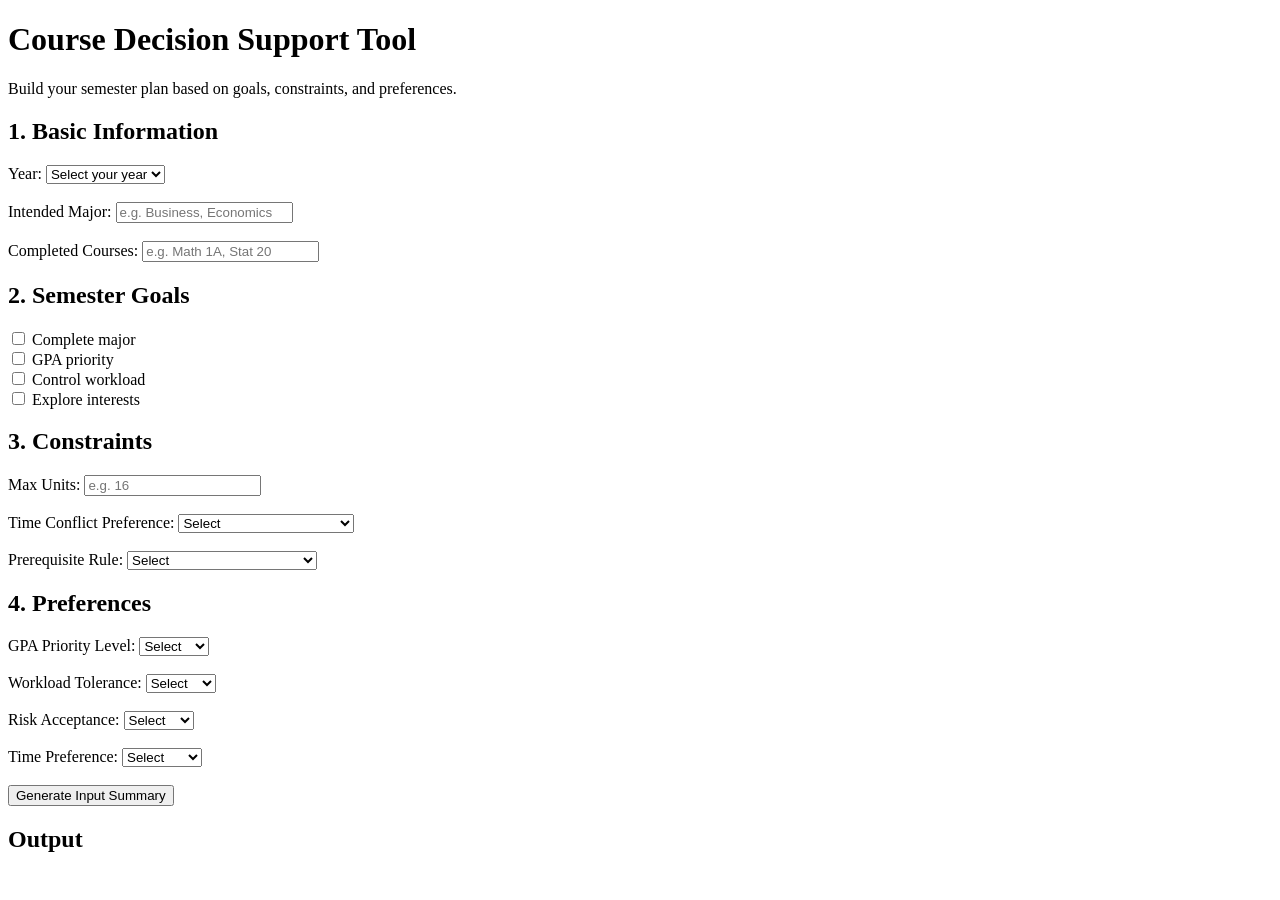
==== index.html @ 7090d1ba "Create index.html" ====
<!DOCTYPE html>
<html lang="en">
<head>
  <meta charset="UTF-8" />
  <meta name="viewport" content="width=device-width, initial-scale=1.0" />
  <title>Course Decision Support Tool</title>
  <link rel="stylesheet" href="style.css" />
</head>
<body>
  <h1>Course Decision Support Tool</h1>
  <p>Build your semester plan based on goals, constraints, and preferences.</p>

  <h2>1. Basic Information</h2>
  <label for="year">Year:</label>
  <select id="year">
    <option value="">Select your year</option>
    <option value="Freshman">Freshman</option>
    <option value="Sophomore">Sophomore</option>
    <option value="Junior">Junior</option>
    <option value="Senior">Senior</option>
  </select>

  <br><br>

  <label for="major">Intended Major:</label>
  <input type="text" id="major" placeholder="e.g. Business, Economics" />

  <br><br>

  <label for="completed">Completed Courses:</label>
  <input type="text" id="completed" placeholder="e.g. Math 1A, Stat 20" />

  <h2>2. Semester Goals</h2>
  <label><input type="checkbox" name="goal" value="Complete major" /> Complete major</label><br>
  <label><input type="checkbox" name="goal" value="GPA priority" /> GPA priority</label><br>
  <label><input type="checkbox" name="goal" value="Control workload" /> Control workload</label><br>
  <label><input type="checkbox" name="goal" value="Explore interests" /> Explore interests</label>

  <h2>3. Constraints</h2>
  <label for="max-units">Max Units:</label>
  <input type="number" id="max-units" placeholder="e.g. 16" />

  <br><br>

  <label for="time-conflict">Time Conflict Preference:</label>
  <select id="time-conflict">
    <option value="">Select</option>
    <option value="No conflicts allowed">No conflicts allowed</option>
    <option value="Minor conflicts acceptable">Minor conflicts acceptable</option>
  </select>

  <br><br>

  <label for="prereq">Prerequisite Rule:</label>
  <select id="prereq">
    <option value="">Select</option>
    <option value="Must satisfy all prerequisites">Must satisfy all prerequisites</option>
    <option value="Flexible">Flexible</option>
  </select>

  <h2>4. Preferences</h2>
  <label for="gpa-priority">GPA Priority Level:</label>
  <select id="gpa-priority">
    <option value="">Select</option>
    <option value="High">High</option>
    <option value="Medium">Medium</option>
    <option value="Low">Low</option>
  </select>

  <br><br>

  <label for="workload">Workload Tolerance:</label>
  <select id="workload">
    <option value="">Select</option>
    <option value="High">High</option>
    <option value="Medium">Medium</option>
    <option value="Low">Low</option>
  </select>

  <br><br>

  <label for="risk">Risk Acceptance:</label>
  <select id="risk">
    <option value="">Select</option>
    <option value="High">High</option>
    <option value="Medium">Medium</option>
    <option value="Low">Low</option>
  </select>

  <br><br>

  <label for="time-preference">Time Preference:</label>
  <select id="time-preference">
    <option value="">Select</option>
    <option value="Morning">Morning</option>
    <option value="Afternoon">Afternoon</option>
    <option value="Evening">Evening</option>
  </select>

  <br><br>

  <button type="button" onclick="submitPreferences()">Generate Input Summary</button>

  <h2>Output</h2>
  <div id="result"></div>

  <script src="script.js"></script>
</body>
</html>
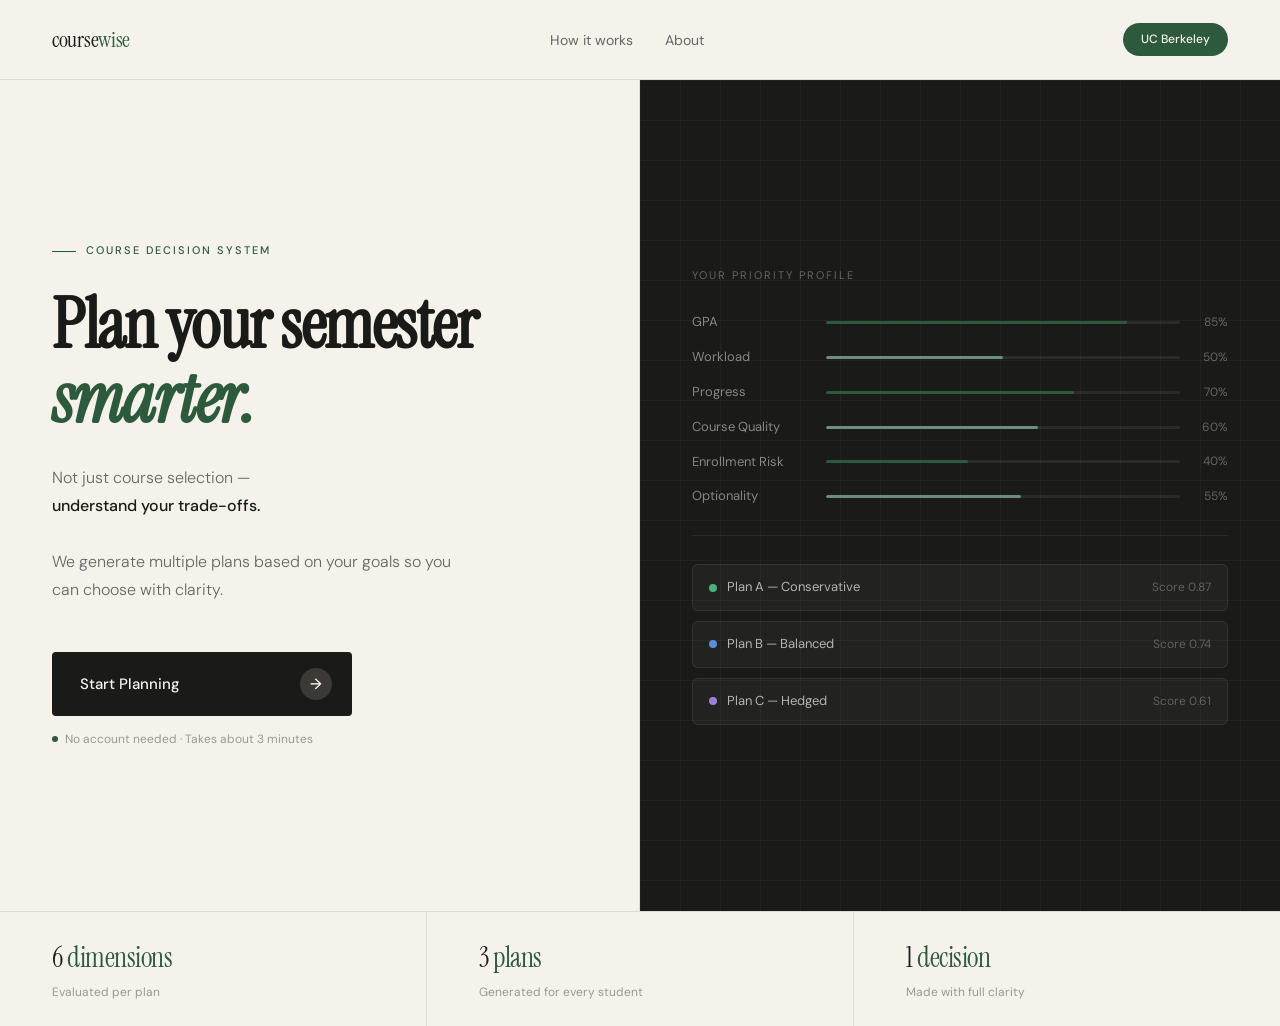
==== commit 90122bad: "Add files via upload" ====
--- a/index.html
+++ b/index.html
@@ -3,107 +3,126 @@
 <head>
   <meta charset="UTF-8" />
   <meta name="viewport" content="width=device-width, initial-scale=1.0" />
-  <title>Course Decision Support Tool</title>
+  <title>CourseWise — Plan Your Semester Smarter</title>
+  <link rel="preconnect" href="https://fonts.googleapis.com">
+  <link rel="preconnect" href="https://fonts.gstatic.com" crossorigin>
+  <link href="https://fonts.googleapis.com/css2?family=Instrument+Serif:ital@0;1&family=DM+Sans:opsz,wght@9..40,300;9..40,400;9..40,500&display=swap" rel="stylesheet">
   <link rel="stylesheet" href="style.css" />
 </head>
 <body>
-  <h1>Course Decision Support Tool</h1>
-  <p>Build your semester plan based on goals, constraints, and preferences.</p>
 
-  <h2>1. Basic Information</h2>
-  <label for="year">Year:</label>
-  <select id="year">
-    <option value="">Select your year</option>
-    <option value="Freshman">Freshman</option>
-    <option value="Sophomore">Sophomore</option>
-    <option value="Junior">Junior</option>
-    <option value="Senior">Senior</option>
-  </select>
+  <!-- NAV -->
+  <nav class="nav">
+    <div class="nav-logo">course<span>wise</span></div>
+    <ul class="nav-links">
+      <li><a href="#">How it works</a></li>
+      <li><a href="#">About</a></li>
+    </ul>
+    <div class="nav-badge">UC Berkeley</div>
+  </nav>
 
-  <br><br>
+  <!-- HERO SPLIT -->
+  <section class="hero">
 
-  <label for="major">Intended Major:</label>
-  <input type="text" id="major" placeholder="e.g. Business, Economics" />
+    <!-- LEFT: copy + CTA -->
+    <div class="hero-left">
+      <div class="hero-eyebrow">Course decision system</div>
+      <h1 class="hero-heading">
+        Plan your semester<br><em>smarter.</em>
+      </h1>
+      <p class="hero-subtext">
+        Not just course selection —<br>
+        <strong>understand your trade-offs.</strong><br><br>
+        We generate multiple plans based on your goals so you can choose with clarity.
+      </p>
+      <div class="hero-cta-group">
+        <a href="input.html" class="btn-main">
+          Start Planning
+          <span class="arrow">→</span>
+        </a>
+        <div class="hero-note">No account needed · Takes about 3 minutes</div>
+      </div>
+    </div>
 
-  <br><br>
+    <!-- RIGHT: system preview -->
+    <div class="hero-right">
+      <div class="panel-label">Your priority profile</div>
+      <div class="dimensions-list">
+        <div class="dim-row">
+          <span class="dim-name">GPA</span>
+          <div class="dim-bar-track"><div class="dim-bar-fill" style="width:85%; animation-delay:0.65s;"></div></div>
+          <span class="dim-value">85%</span>
+        </div>
+        <div class="dim-row">
+          <span class="dim-name">Workload</span>
+          <div class="dim-bar-track"><div class="dim-bar-fill" style="width:50%; animation-delay:0.72s; background:#6a8f7a;"></div></div>
+          <span class="dim-value">50%</span>
+        </div>
+        <div class="dim-row">
+          <span class="dim-name">Progress</span>
+          <div class="dim-bar-track"><div class="dim-bar-fill" style="width:70%; animation-delay:0.79s;"></div></div>
+          <span class="dim-value">70%</span>
+        </div>
+        <div class="dim-row">
+          <span class="dim-name">Course Quality</span>
+          <div class="dim-bar-track"><div class="dim-bar-fill" style="width:60%; animation-delay:0.86s; background:#6a8f7a;"></div></div>
+          <span class="dim-value">60%</span>
+        </div>
+        <div class="dim-row">
+          <span class="dim-name">Enrollment Risk</span>
+          <div class="dim-bar-track"><div class="dim-bar-fill" style="width:40%; animation-delay:0.93s;"></div></div>
+          <span class="dim-value">40%</span>
+        </div>
+        <div class="dim-row">
+          <span class="dim-name">Optionality</span>
+          <div class="dim-bar-track"><div class="dim-bar-fill" style="width:55%; animation-delay:1.0s; background:#6a8f7a;"></div></div>
+          <span class="dim-value">55%</span>
+        </div>
+      </div>
 
-  <label for="completed">Completed Courses:</label>
-  <input type="text" id="completed" placeholder="e.g. Math 1A, Stat 20" />
+      <hr class="panel-divider">
 
-  <h2>2. Semester Goals</h2>
-  <label><input type="checkbox" name="goal" value="Complete major" /> Complete major</label><br>
-  <label><input type="checkbox" name="goal" value="GPA priority" /> GPA priority</label><br>
-  <label><input type="checkbox" name="goal" value="Control workload" /> Control workload</label><br>
-  <label><input type="checkbox" name="goal" value="Explore interests" /> Explore interests</label>
+      <div class="plans-preview">
+        <div class="plan-chip">
+          <div class="plan-chip-left">
+            <div class="plan-dot" style="background:#4caf7d;"></div>
+            <span class="plan-chip-name">Plan A — Conservative</span>
+          </div>
+          <span class="plan-chip-score">Score 0.87</span>
+        </div>
+        <div class="plan-chip">
+          <div class="plan-chip-left">
+            <div class="plan-dot" style="background:#5b8dd9;"></div>
+            <span class="plan-chip-name">Plan B — Balanced</span>
+          </div>
+          <span class="plan-chip-score">Score 0.74</span>
+        </div>
+        <div class="plan-chip">
+          <div class="plan-chip-left">
+            <div class="plan-dot" style="background:#9b7fd4;"></div>
+            <span class="plan-chip-name">Plan C — Hedged</span>
+          </div>
+          <span class="plan-chip-score">Score 0.61</span>
+        </div>
+      </div>
+    </div>
+  </section>
 
-  <h2>3. Constraints</h2>
-  <label for="max-units">Max Units:</label>
-  <input type="number" id="max-units" placeholder="e.g. 16" />
+  <!-- BOTTOM STATS -->
+  <div class="bottom-bar">
+    <div class="bottom-stat">
+      <div class="stat-n">6<span> dimensions</span></div>
+      <div class="stat-d">Evaluated per plan</div>
+    </div>
+    <div class="bottom-stat">
+      <div class="stat-n">3<span> plans</span></div>
+      <div class="stat-d">Generated for every student</div>
+    </div>
+    <div class="bottom-stat">
+      <div class="stat-n">1<span> decision</span></div>
+      <div class="stat-d">Made with full clarity</div>
+    </div>
+  </div>
 
-  <br><br>
-
-  <label for="time-conflict">Time Conflict Preference:</label>
-  <select id="time-conflict">
-    <option value="">Select</option>
-    <option value="No conflicts allowed">No conflicts allowed</option>
-    <option value="Minor conflicts acceptable">Minor conflicts acceptable</option>
-  </select>
-
-  <br><br>
-
-  <label for="prereq">Prerequisite Rule:</label>
-  <select id="prereq">
-    <option value="">Select</option>
-    <option value="Must satisfy all prerequisites">Must satisfy all prerequisites</option>
-    <option value="Flexible">Flexible</option>
-  </select>
-
-  <h2>4. Preferences</h2>
-  <label for="gpa-priority">GPA Priority Level:</label>
-  <select id="gpa-priority">
-    <option value="">Select</option>
-    <option value="High">High</option>
-    <option value="Medium">Medium</option>
-    <option value="Low">Low</option>
-  </select>
-
-  <br><br>
-
-  <label for="workload">Workload Tolerance:</label>
-  <select id="workload">
-    <option value="">Select</option>
-    <option value="High">High</option>
-    <option value="Medium">Medium</option>
-    <option value="Low">Low</option>
-  </select>
-
-  <br><br>
-
-  <label for="risk">Risk Acceptance:</label>
-  <select id="risk">
-    <option value="">Select</option>
-    <option value="High">High</option>
-    <option value="Medium">Medium</option>
-    <option value="Low">Low</option>
-  </select>
-
-  <br><br>
-
-  <label for="time-preference">Time Preference:</label>
-  <select id="time-preference">
-    <option value="">Select</option>
-    <option value="Morning">Morning</option>
-    <option value="Afternoon">Afternoon</option>
-    <option value="Evening">Evening</option>
-  </select>
-
-  <br><br>
-
-  <button type="button" onclick="submitPreferences()">Generate Input Summary</button>
-
-  <h2>Output</h2>
-  <div id="result"></div>
-
-  <script src="script.js"></script>
 </body>
 </html>
--- a/style.css
+++ b/style.css
@@ -0,0 +1,748 @@
+/* =============================================
+   CourseWise — style.css
+   Shared styles for index.html + input.html
+   ============================================= */
+
+/* ---------- Reset & Base ---------- */
+*, *::before, *::after { margin: 0; padding: 0; box-sizing: border-box; }
+
+:root {
+  --bg:        #f5f2eb;
+  --dark:      #1a1a18;
+  --green:     #2d5a3d;
+  --green-mid: #6a8f7a;
+  --muted:     #666;
+  --light-muted: #999;
+  --border:    rgba(26,26,24,0.1);
+  --font-serif: 'Instrument Serif', Georgia, serif;
+  --font-sans:  'DM Sans', system-ui, sans-serif;
+}
+
+html { scroll-behavior: smooth; }
+
+body {
+  background: var(--bg);
+  color: var(--dark);
+  font-family: var(--font-sans);
+  font-size: 15px;
+  line-height: 1.6;
+  -webkit-font-smoothing: antialiased;
+}
+
+/* ---------- Nav ---------- */
+.nav {
+  display: flex;
+  align-items: center;
+  justify-content: space-between;
+  padding: 22px 52px;
+  border-bottom: 1px solid var(--border);
+}
+
+.nav-logo {
+  font-family: var(--font-serif);
+  font-size: 22px;
+  color: var(--dark);
+  letter-spacing: -0.3px;
+  text-decoration: none;
+}
+.nav-logo span { color: var(--green); }
+
+.nav-links {
+  display: flex;
+  gap: 32px;
+  list-style: none;
+}
+.nav-links a {
+  font-size: 14px;
+  color: var(--muted);
+  text-decoration: none;
+  transition: color 0.2s;
+}
+.nav-links a:hover { color: var(--dark); }
+
+.nav-badge {
+  background: var(--green);
+  color: var(--bg);
+  font-size: 12px;
+  font-weight: 500;
+  padding: 7px 18px;
+  border-radius: 100px;
+}
+
+/* ---------- Landing Hero ---------- */
+.hero {
+  display: grid;
+  grid-template-columns: 1fr 1fr;
+  min-height: calc(100vh - 69px);
+}
+
+.hero-left {
+  padding: 80px 52px;
+  display: flex;
+  flex-direction: column;
+  justify-content: center;
+  border-right: 1px solid var(--border);
+}
+
+.hero-eyebrow {
+  display: inline-flex;
+  align-items: center;
+  gap: 10px;
+  font-size: 11px;
+  text-transform: uppercase;
+  letter-spacing: 2px;
+  color: var(--green);
+  font-weight: 500;
+  margin-bottom: 28px;
+  opacity: 0;
+  animation: rise 0.7s 0.1s ease forwards;
+}
+.hero-eyebrow::before {
+  content: '';
+  display: block;
+  width: 24px;
+  height: 1px;
+  background: var(--green);
+}
+
+.hero-heading {
+  font-family: var(--font-serif);
+  font-size: clamp(44px, 5.5vw, 72px);
+  line-height: 1.05;
+  letter-spacing: -1.5px;
+  margin-bottom: 28px;
+  opacity: 0;
+  animation: rise 0.7s 0.2s ease forwards;
+}
+.hero-heading em {
+  font-style: italic;
+  color: var(--green);
+}
+
+.hero-subtext {
+  font-size: 16px;
+  color: var(--muted);
+  line-height: 1.75;
+  font-weight: 300;
+  max-width: 400px;
+  margin-bottom: 48px;
+  opacity: 0;
+  animation: rise 0.7s 0.3s ease forwards;
+}
+.hero-subtext strong { color: var(--dark); font-weight: 500; }
+
+.hero-cta-group {
+  display: flex;
+  flex-direction: column;
+  gap: 14px;
+  max-width: 300px;
+  opacity: 0;
+  animation: rise 0.7s 0.4s ease forwards;
+}
+
+.btn-main {
+  display: flex;
+  align-items: center;
+  justify-content: space-between;
+  gap: 12px;
+  background: var(--dark);
+  color: var(--bg);
+  border: none;
+  padding: 16px 20px 16px 28px;
+  border-radius: 4px;
+  font-family: var(--font-sans);
+  font-size: 15px;
+  font-weight: 500;
+  cursor: pointer;
+  text-decoration: none;
+  transition: background 0.2s, transform 0.15s;
+}
+.btn-main:hover { background: var(--green); transform: translateY(-2px); }
+.btn-main .arrow {
+  width: 32px; height: 32px;
+  border-radius: 50%;
+  background: rgba(245,242,235,0.15);
+  display: flex; align-items: center; justify-content: center;
+  font-size: 15px;
+  flex-shrink: 0;
+}
+
+.hero-note {
+  font-size: 12px;
+  color: var(--light-muted);
+  display: flex;
+  align-items: center;
+  gap: 7px;
+}
+.hero-note::before {
+  content: '';
+  width: 6px; height: 6px;
+  border-radius: 50%;
+  background: var(--green);
+  flex-shrink: 0;
+}
+
+/* ---------- Hero Right Panel ---------- */
+.hero-right {
+  background: var(--dark);
+  display: flex;
+  flex-direction: column;
+  justify-content: center;
+  padding: 80px 52px;
+  position: relative;
+  overflow: hidden;
+}
+.hero-right::before {
+  content: '';
+  position: absolute; inset: 0;
+  background-image:
+    linear-gradient(rgba(245,242,235,0.04) 1px, transparent 1px),
+    linear-gradient(90deg, rgba(245,242,235,0.04) 1px, transparent 1px);
+  background-size: 40px 40px;
+  pointer-events: none;
+}
+
+.panel-label {
+  font-size: 11px;
+  text-transform: uppercase;
+  letter-spacing: 2px;
+  color: rgba(245,242,235,0.35);
+  margin-bottom: 28px;
+  position: relative;
+  opacity: 0;
+  animation: rise 0.7s 0.5s ease forwards;
+}
+
+.dimensions-list {
+  display: flex;
+  flex-direction: column;
+  gap: 14px;
+  position: relative;
+  opacity: 0;
+  animation: rise 0.7s 0.6s ease forwards;
+}
+
+.dim-row {
+  display: flex;
+  align-items: center;
+  gap: 14px;
+}
+.dim-name {
+  font-size: 13px;
+  color: rgba(245,242,235,0.5);
+  min-width: 120px;
+}
+.dim-bar-track {
+  flex: 1;
+  height: 3px;
+  background: rgba(245,242,235,0.08);
+  border-radius: 2px;
+  overflow: hidden;
+}
+.dim-bar-fill {
+  height: 100%;
+  background: var(--green);
+  border-radius: 2px;
+  transform: scaleX(0);
+  transform-origin: left;
+  animation: barIn 0.8s ease forwards;
+}
+.dim-value {
+  font-size: 12px;
+  color: rgba(245,242,235,0.35);
+  min-width: 34px;
+  text-align: right;
+}
+
+.panel-divider {
+  border: none;
+  border-top: 1px solid rgba(245,242,235,0.08);
+  margin: 28px 0;
+  position: relative;
+}
+
+.plans-preview {
+  display: flex;
+  flex-direction: column;
+  gap: 10px;
+  position: relative;
+  opacity: 0;
+  animation: rise 0.7s 0.8s ease forwards;
+}
+.plan-chip {
+  display: flex;
+  align-items: center;
+  justify-content: space-between;
+  background: rgba(245,242,235,0.04);
+  border: 1px solid rgba(245,242,235,0.08);
+  border-radius: 6px;
+  padding: 12px 16px;
+}
+.plan-chip-left {
+  display: flex;
+  align-items: center;
+  gap: 10px;
+}
+.plan-dot {
+  width: 8px; height: 8px;
+  border-radius: 50%;
+  flex-shrink: 0;
+}
+.plan-chip-name { font-size: 13px; color: rgba(245,242,235,0.7); }
+.plan-chip-score { font-size: 12px; color: rgba(245,242,235,0.3); }
+
+/* ---------- Bottom Bar ---------- */
+.bottom-bar {
+  display: flex;
+  border-top: 1px solid var(--border);
+  opacity: 0;
+  animation: rise 0.5s 0.9s ease forwards;
+}
+.bottom-stat {
+  flex: 1;
+  padding: 24px 52px;
+  border-right: 1px solid var(--border);
+}
+.bottom-stat:last-child { border-right: none; }
+.stat-n {
+  font-family: var(--font-serif);
+  font-size: 28px;
+  letter-spacing: -0.5px;
+}
+.stat-n span { color: var(--green); }
+.stat-d { font-size: 12px; color: var(--light-muted); margin-top: 2px; }
+
+/* ---------- Input Page ---------- */
+.input-page { background: var(--bg); }
+
+.progress-bar {
+  display: flex;
+  align-items: center;
+  justify-content: center;
+  padding: 28px 52px;
+  gap: 0;
+  border-bottom: 1px solid var(--border);
+}
+.progress-step {
+  display: flex;
+  align-items: center;
+  gap: 8px;
+  font-size: 13px;
+  color: var(--light-muted);
+  transition: color 0.3s;
+}
+.progress-step.active { color: var(--dark); font-weight: 500; }
+.progress-step.done { color: var(--green); }
+.step-dot {
+  width: 8px; height: 8px;
+  border-radius: 50%;
+  background: var(--border);
+  transition: background 0.3s;
+  border: 1.5px solid var(--light-muted);
+}
+.progress-step.active .step-dot { background: var(--dark); border-color: var(--dark); }
+.progress-step.done .step-dot   { background: var(--green); border-color: var(--green); }
+.progress-line {
+  width: 60px;
+  height: 1px;
+  background: var(--border);
+  margin: 0 16px;
+}
+
+.form-main {
+  max-width: 760px;
+  margin: 0 auto;
+  padding: 60px 24px 100px;
+}
+
+.form-section { display: none; }
+.form-section.active { display: block; animation: rise 0.4s ease forwards; }
+
+.form-section-header {
+  display: flex;
+  align-items: flex-start;
+  gap: 20px;
+  margin-bottom: 48px;
+}
+.section-number {
+  font-family: var(--font-serif);
+  font-size: 48px;
+  line-height: 1;
+  color: rgba(26,26,24,0.1);
+  letter-spacing: -1px;
+  flex-shrink: 0;
+  margin-top: -4px;
+}
+.section-title {
+  font-family: var(--font-serif);
+  font-size: 32px;
+  letter-spacing: -0.5px;
+  line-height: 1.1;
+  margin-bottom: 6px;
+}
+.section-sub { font-size: 14px; color: var(--muted); font-weight: 300; }
+
+/* Fields */
+.field-group { margin-bottom: 36px; }
+
+.field-label {
+  display: block;
+  font-size: 14px;
+  font-weight: 500;
+  color: var(--dark);
+  margin-bottom: 12px;
+  letter-spacing: -0.1px;
+}
+.label-optional { font-weight: 400; color: var(--light-muted); }
+
+.text-input {
+  width: 100%;
+  background: #fff;
+  border: 1px solid var(--border);
+  border-radius: 6px;
+  padding: 13px 16px;
+  font-family: var(--font-sans);
+  font-size: 15px;
+  color: var(--dark);
+  outline: none;
+  transition: border-color 0.2s, box-shadow 0.2s;
+}
+.text-input::placeholder { color: #bbb; }
+.text-input:focus {
+  border-color: var(--green);
+  box-shadow: 0 0 0 3px rgba(45,90,61,0.08);
+}
+.field-hint { font-size: 12px; color: var(--light-muted); margin-top: 6px; }
+
+/* Radio cards */
+.radio-group {
+  display: flex;
+  flex-wrap: wrap;
+  gap: 10px;
+}
+.radio-card {
+  display: flex;
+  align-items: center;
+  gap: 8px;
+  background: #fff;
+  border: 1px solid var(--border);
+  border-radius: 6px;
+  padding: 11px 18px;
+  cursor: pointer;
+  font-size: 14px;
+  color: var(--muted);
+  transition: all 0.2s;
+}
+.radio-card input[type="radio"] { accent-color: var(--green); }
+.radio-card:has(input:checked) {
+  border-color: var(--green);
+  background: rgba(45,90,61,0.05);
+  color: var(--green);
+  font-weight: 500;
+}
+
+/* Checkbox cards */
+.checkbox-group {
+  display: grid;
+  grid-template-columns: 1fr 1fr;
+  gap: 10px;
+}
+.checkbox-card {
+  display: flex;
+  align-items: center;
+  gap: 12px;
+  background: #fff;
+  border: 1px solid var(--border);
+  border-radius: 8px;
+  padding: 16px;
+  cursor: pointer;
+  transition: all 0.2s;
+}
+.checkbox-card input[type="checkbox"] { display: none; }
+.checkbox-card:has(input:checked) {
+  border-color: var(--green);
+  background: rgba(45,90,61,0.05);
+}
+.checkbox-content {
+  display: flex;
+  align-items: center;
+  gap: 10px;
+  font-size: 14px;
+  color: var(--muted);
+}
+.checkbox-card:has(input:checked) .checkbox-content { color: var(--green); font-weight: 500; }
+.checkbox-icon { font-size: 18px; }
+
+/* Slider */
+.slider-row {
+  display: flex;
+  align-items: center;
+  gap: 16px;
+}
+.range-input {
+  flex: 1;
+  accent-color: var(--green);
+  height: 4px;
+  cursor: pointer;
+}
+.slider-value-pill {
+  background: var(--dark);
+  color: var(--bg);
+  font-size: 13px;
+  font-weight: 500;
+  padding: 6px 14px;
+  border-radius: 100px;
+  white-space: nowrap;
+  min-width: 80px;
+  text-align: center;
+}
+.slider-labels {
+  display: flex;
+  justify-content: space-between;
+  font-size: 12px;
+  color: var(--light-muted);
+  margin-top: 6px;
+}
+
+/* Preference cards */
+.pref-grid {
+  display: grid;
+  grid-template-columns: 1fr 1fr;
+  gap: 14px;
+  margin-bottom: 40px;
+}
+.pref-card {
+  background: #fff;
+  border: 1px solid var(--border);
+  border-radius: 10px;
+  padding: 20px;
+}
+.pref-card-header {
+  display: flex;
+  align-items: flex-start;
+  gap: 12px;
+  margin-bottom: 16px;
+}
+.pref-icon { font-size: 20px; flex-shrink: 0; margin-top: 1px; }
+.pref-title { font-size: 15px; font-weight: 500; margin-bottom: 3px; }
+.pref-desc { font-size: 12px; color: var(--muted); line-height: 1.5; }
+
+.pref-options {
+  display: flex;
+  gap: 6px;
+}
+.pref-option {
+  flex: 1;
+  display: flex;
+  align-items: center;
+  justify-content: center;
+}
+.pref-option input[type="radio"] { display: none; }
+.pref-option span {
+  display: block;
+  width: 100%;
+  text-align: center;
+  font-size: 12px;
+  padding: 7px 4px;
+  border-radius: 5px;
+  border: 1px solid var(--border);
+  color: var(--muted);
+  cursor: pointer;
+  transition: all 0.2s;
+}
+.pref-option:has(input:checked) span {
+  background: var(--dark);
+  color: var(--bg);
+  border-color: var(--dark);
+  font-weight: 500;
+}
+
+/* Step nav */
+.step-nav {
+  display: flex;
+  justify-content: space-between;
+  align-items: center;
+  margin-top: 48px;
+  padding-top: 28px;
+  border-top: 1px solid var(--border);
+}
+
+.btn-next {
+  display: flex;
+  align-items: center;
+  gap: 8px;
+  background: var(--dark);
+  color: var(--bg);
+  border: none;
+  padding: 13px 26px;
+  border-radius: 4px;
+  font-family: var(--font-sans);
+  font-size: 14px;
+  font-weight: 500;
+  cursor: pointer;
+  transition: background 0.2s, transform 0.15s;
+}
+.btn-next:hover { background: var(--green); transform: translateY(-1px); }
+
+.btn-back {
+  background: transparent;
+  border: 1px solid var(--border);
+  color: var(--muted);
+  padding: 13px 22px;
+  border-radius: 4px;
+  font-family: var(--font-sans);
+  font-size: 14px;
+  cursor: pointer;
+  transition: color 0.2s, border-color 0.2s;
+}
+.btn-back:hover { color: var(--dark); border-color: rgba(26,26,24,0.3); }
+
+.generate-btn {
+  padding: 15px 28px 15px 32px;
+  font-size: 15px;
+}
+
+/* ---------- Results ---------- */
+.results-section { animation: rise 0.5s ease forwards; }
+
+.results-header {
+  margin-bottom: 40px;
+  padding-bottom: 28px;
+  border-bottom: 1px solid var(--border);
+}
+.results-title {
+  font-family: var(--font-serif);
+  font-size: 30px;
+  letter-spacing: -0.5px;
+  line-height: 1.2;
+  margin-bottom: 8px;
+}
+.results-title em { font-style: italic; color: var(--green); }
+.results-sub { font-size: 14px; color: var(--muted); font-weight: 300; }
+
+.plans-grid {
+  display: flex;
+  flex-direction: column;
+  gap: 16px;
+  margin-bottom: 40px;
+}
+
+.plan-card {
+  background: #fff;
+  border: 1px solid var(--border);
+  border-radius: 10px;
+  padding: 24px;
+  transition: box-shadow 0.2s;
+  animation: rise 0.4s ease both;
+}
+.plan-card.recommended {
+  border-color: var(--green);
+  box-shadow: 0 0 0 3px rgba(45,90,61,0.07);
+}
+
+.rec-badge {
+  display: inline-block;
+  font-size: 11px;
+  font-weight: 500;
+  color: var(--green);
+  background: rgba(45,90,61,0.08);
+  border-radius: 100px;
+  padding: 4px 12px;
+  margin-bottom: 14px;
+  letter-spacing: 0.2px;
+}
+
+.plan-card-header {
+  display: flex;
+  align-items: center;
+  gap: 14px;
+  padding-left: 14px;
+  margin-bottom: 16px;
+}
+.plan-dot-lg {
+  width: 10px; height: 10px;
+  border-radius: 50%;
+  flex-shrink: 0;
+}
+.plan-card-title { font-size: 16px; font-weight: 500; }
+.plan-card-desc  { font-size: 12px; color: var(--muted); margin-top: 2px; }
+.plan-total-score {
+  margin-left: auto;
+  font-family: var(--font-serif);
+  font-size: 26px;
+  color: var(--dark);
+  letter-spacing: -0.5px;
+}
+
+.plan-courses {
+  display: flex;
+  flex-wrap: wrap;
+  gap: 8px;
+  margin-bottom: 20px;
+}
+.course-tag {
+  background: var(--bg);
+  border: 1px solid var(--border);
+  border-radius: 4px;
+  padding: 5px 12px;
+  font-size: 13px;
+  color: var(--dark);
+  font-weight: 500;
+}
+
+.plan-scores { display: flex; flex-direction: column; gap: 8px; }
+.score-row { display: flex; align-items: center; gap: 12px; }
+.score-label {
+  font-size: 12px;
+  color: var(--muted);
+  min-width: 64px;
+}
+.score-bar-track {
+  flex: 1;
+  height: 4px;
+  background: #eee;
+  border-radius: 2px;
+  overflow: hidden;
+}
+.score-bar-fill {
+  height: 100%;
+  border-radius: 2px;
+  transition: width 0.8s ease;
+}
+.score-val {
+  font-size: 12px;
+  color: var(--muted);
+  min-width: 30px;
+  text-align: right;
+}
+
+.results-footer { padding-top: 24px; border-top: 1px solid var(--border); }
+
+/* ---------- Animations ---------- */
+@keyframes rise {
+  from { opacity: 0; transform: translateY(14px); }
+  to   { opacity: 1; transform: translateY(0); }
+}
+@keyframes barIn {
+  from { transform: scaleX(0); }
+  to   { transform: scaleX(1); }
+}
+
+/* ---------- Responsive ---------- */
+@media (max-width: 768px) {
+  .nav { padding: 18px 24px; }
+  .nav-links { display: none; }
+
+  .hero { grid-template-columns: 1fr; }
+  .hero-right { display: none; }
+  .hero-left { padding: 48px 24px; }
+
+  .bottom-bar { flex-direction: column; }
+  .bottom-stat { border-right: none; border-bottom: 1px solid var(--border); padding: 18px 24px; }
+  .bottom-stat:last-child { border-bottom: none; }
+
+  .form-main { padding: 40px 20px 80px; }
+  .pref-grid  { grid-template-columns: 1fr; }
+  .checkbox-group { grid-template-columns: 1fr; }
+  .progress-bar { padding: 20px 24px; }
+}
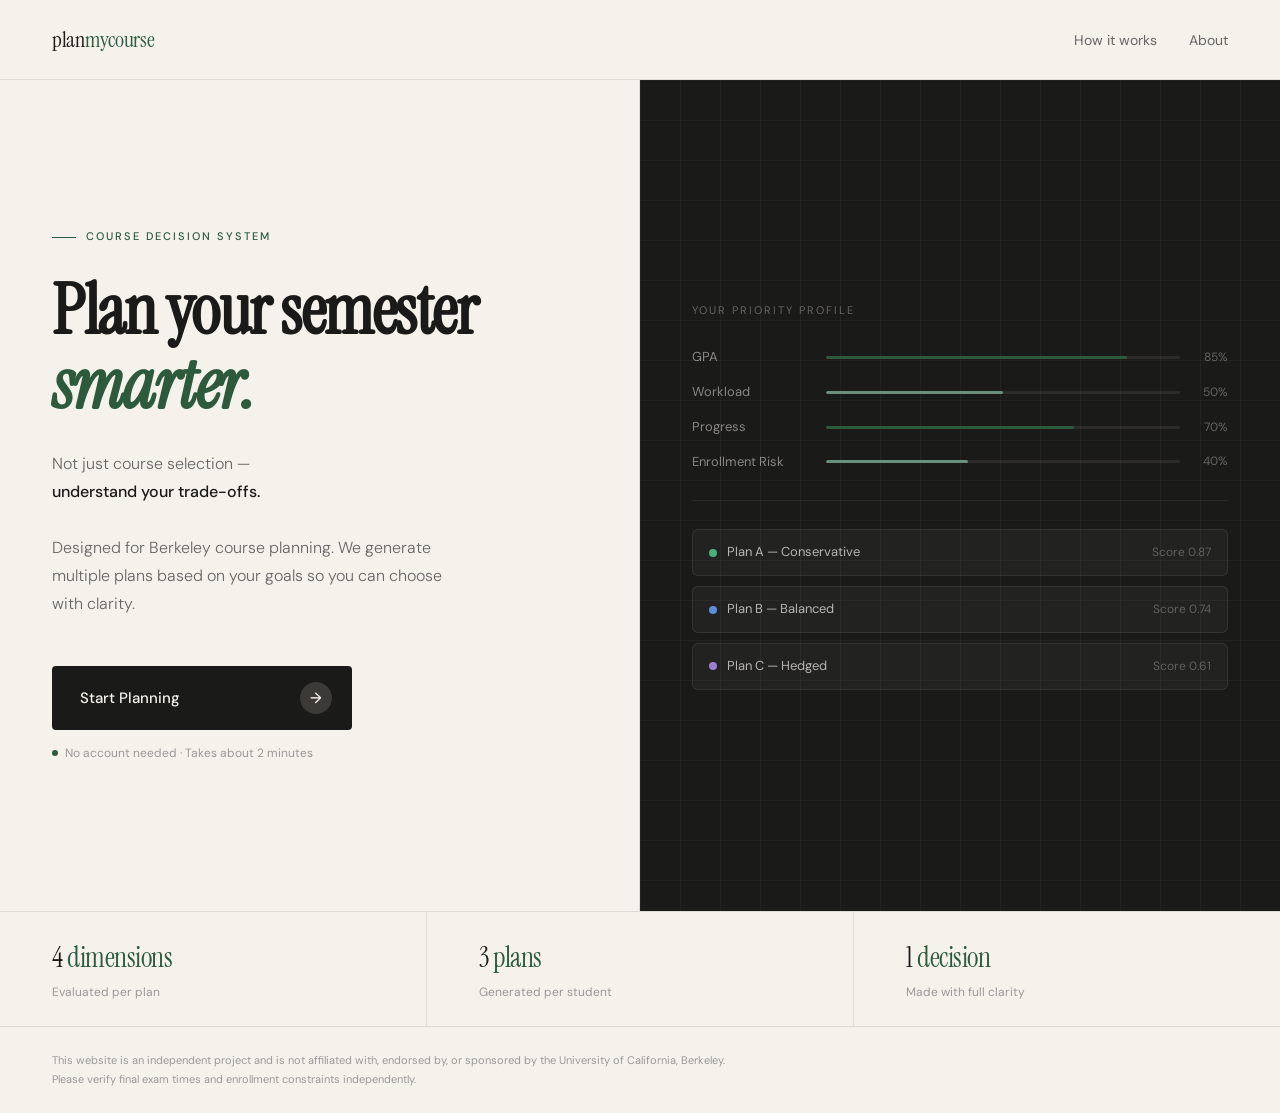
==== commit f5e7d64e: "Add files via upload" ====
--- a/index.html
+++ b/index.html
@@ -3,126 +3,62 @@
 <head>
   <meta charset="UTF-8" />
   <meta name="viewport" content="width=device-width, initial-scale=1.0" />
-  <title>CourseWise — Plan Your Semester Smarter</title>
+  <title>Plan My Course — Smarter Semester Planning</title>
   <link rel="preconnect" href="https://fonts.googleapis.com">
   <link rel="preconnect" href="https://fonts.gstatic.com" crossorigin>
   <link href="https://fonts.googleapis.com/css2?family=Instrument+Serif:ital@0;1&family=DM+Sans:opsz,wght@9..40,300;9..40,400;9..40,500&display=swap" rel="stylesheet">
   <link rel="stylesheet" href="style.css" />
 </head>
 <body>
-
-  <!-- NAV -->
   <nav class="nav">
-    <div class="nav-logo">course<span>wise</span></div>
+    <div class="nav-logo">plan<span>mycourse</span></div>
     <ul class="nav-links">
       <li><a href="#">How it works</a></li>
       <li><a href="#">About</a></li>
     </ul>
-    <div class="nav-badge">UC Berkeley</div>
   </nav>
 
-  <!-- HERO SPLIT -->
   <section class="hero">
-
-    <!-- LEFT: copy + CTA -->
     <div class="hero-left">
       <div class="hero-eyebrow">Course decision system</div>
-      <h1 class="hero-heading">
-        Plan your semester<br><em>smarter.</em>
-      </h1>
+      <h1 class="hero-heading">Plan your semester<br><em>smarter.</em></h1>
       <p class="hero-subtext">
         Not just course selection —<br>
         <strong>understand your trade-offs.</strong><br><br>
-        We generate multiple plans based on your goals so you can choose with clarity.
+        Designed for Berkeley course planning. We generate multiple plans based on your goals so you can choose with clarity.
       </p>
       <div class="hero-cta-group">
         <a href="input.html" class="btn-main">
-          Start Planning
-          <span class="arrow">→</span>
+          Start Planning <span class="arrow">→</span>
         </a>
-        <div class="hero-note">No account needed · Takes about 3 minutes</div>
+        <div class="hero-note">No account needed · Takes about 2 minutes</div>
       </div>
     </div>
-
-    <!-- RIGHT: system preview -->
     <div class="hero-right">
       <div class="panel-label">Your priority profile</div>
       <div class="dimensions-list">
-        <div class="dim-row">
-          <span class="dim-name">GPA</span>
-          <div class="dim-bar-track"><div class="dim-bar-fill" style="width:85%; animation-delay:0.65s;"></div></div>
-          <span class="dim-value">85%</span>
-        </div>
-        <div class="dim-row">
-          <span class="dim-name">Workload</span>
-          <div class="dim-bar-track"><div class="dim-bar-fill" style="width:50%; animation-delay:0.72s; background:#6a8f7a;"></div></div>
-          <span class="dim-value">50%</span>
-        </div>
-        <div class="dim-row">
-          <span class="dim-name">Progress</span>
-          <div class="dim-bar-track"><div class="dim-bar-fill" style="width:70%; animation-delay:0.79s;"></div></div>
-          <span class="dim-value">70%</span>
-        </div>
-        <div class="dim-row">
-          <span class="dim-name">Course Quality</span>
-          <div class="dim-bar-track"><div class="dim-bar-fill" style="width:60%; animation-delay:0.86s; background:#6a8f7a;"></div></div>
-          <span class="dim-value">60%</span>
-        </div>
-        <div class="dim-row">
-          <span class="dim-name">Enrollment Risk</span>
-          <div class="dim-bar-track"><div class="dim-bar-fill" style="width:40%; animation-delay:0.93s;"></div></div>
-          <span class="dim-value">40%</span>
-        </div>
-        <div class="dim-row">
-          <span class="dim-name">Optionality</span>
-          <div class="dim-bar-track"><div class="dim-bar-fill" style="width:55%; animation-delay:1.0s; background:#6a8f7a;"></div></div>
-          <span class="dim-value">55%</span>
-        </div>
+        <div class="dim-row"><span class="dim-name">GPA</span><div class="dim-bar-track"><div class="dim-bar-fill" style="width:85%;animation-delay:.65s"></div></div><span class="dim-value">85%</span></div>
+        <div class="dim-row"><span class="dim-name">Workload</span><div class="dim-bar-track"><div class="dim-bar-fill" style="width:50%;animation-delay:.72s;background:#6a8f7a"></div></div><span class="dim-value">50%</span></div>
+        <div class="dim-row"><span class="dim-name">Progress</span><div class="dim-bar-track"><div class="dim-bar-fill" style="width:70%;animation-delay:.79s"></div></div><span class="dim-value">70%</span></div>
+        <div class="dim-row"><span class="dim-name">Enrollment Risk</span><div class="dim-bar-track"><div class="dim-bar-fill" style="width:40%;animation-delay:.86s;background:#6a8f7a"></div></div><span class="dim-value">40%</span></div>
       </div>
-
       <hr class="panel-divider">
-
       <div class="plans-preview">
-        <div class="plan-chip">
-          <div class="plan-chip-left">
-            <div class="plan-dot" style="background:#4caf7d;"></div>
-            <span class="plan-chip-name">Plan A — Conservative</span>
-          </div>
-          <span class="plan-chip-score">Score 0.87</span>
-        </div>
-        <div class="plan-chip">
-          <div class="plan-chip-left">
-            <div class="plan-dot" style="background:#5b8dd9;"></div>
-            <span class="plan-chip-name">Plan B — Balanced</span>
-          </div>
-          <span class="plan-chip-score">Score 0.74</span>
-        </div>
-        <div class="plan-chip">
-          <div class="plan-chip-left">
-            <div class="plan-dot" style="background:#9b7fd4;"></div>
-            <span class="plan-chip-name">Plan C — Hedged</span>
-          </div>
-          <span class="plan-chip-score">Score 0.61</span>
-        </div>
+        <div class="plan-chip"><div class="plan-chip-left"><div class="plan-dot" style="background:#4caf7d"></div><span class="plan-chip-name">Plan A — Conservative</span></div><span class="plan-chip-score">Score 0.87</span></div>
+        <div class="plan-chip"><div class="plan-chip-left"><div class="plan-dot" style="background:#5b8dd9"></div><span class="plan-chip-name">Plan B — Balanced</span></div><span class="plan-chip-score">Score 0.74</span></div>
+        <div class="plan-chip"><div class="plan-chip-left"><div class="plan-dot" style="background:#9b7fd4"></div><span class="plan-chip-name">Plan C — Hedged</span></div><span class="plan-chip-score">Score 0.61</span></div>
       </div>
     </div>
   </section>
 
-  <!-- BOTTOM STATS -->
   <div class="bottom-bar">
-    <div class="bottom-stat">
-      <div class="stat-n">6<span> dimensions</span></div>
-      <div class="stat-d">Evaluated per plan</div>
-    </div>
-    <div class="bottom-stat">
-      <div class="stat-n">3<span> plans</span></div>
-      <div class="stat-d">Generated for every student</div>
-    </div>
-    <div class="bottom-stat">
-      <div class="stat-n">1<span> decision</span></div>
-      <div class="stat-d">Made with full clarity</div>
-    </div>
+    <div class="bottom-stat"><div class="stat-n">4<span> dimensions</span></div><div class="stat-d">Evaluated per plan</div></div>
+    <div class="bottom-stat"><div class="stat-n">3<span> plans</span></div><div class="stat-d">Generated per student</div></div>
+    <div class="bottom-stat"><div class="stat-n">1<span> decision</span></div><div class="stat-d">Made with full clarity</div></div>
   </div>
 
+  <footer class="site-footer">
+    <p class="disclaimer">This website is an independent project and is not affiliated with, endorsed by, or sponsored by the University of California, Berkeley. Please verify final exam times and enrollment constraints independently.</p>
+  </footer>
 </body>
 </html>
--- a/style.css
+++ b/style.css
@@ -728,6 +728,18 @@
   to   { transform: scaleX(1); }
 }
 
+/* ---------- Footer ---------- */
+.site-footer {
+  border-top: 1px solid var(--border);
+  padding: 24px 52px;
+}
+.disclaimer {
+  font-size: 11px;
+  color: var(--light-muted);
+  line-height: 1.7;
+  max-width: 700px;
+}
+
 /* ---------- Responsive ---------- */
 @media (max-width: 768px) {
   .nav { padding: 18px 24px; }
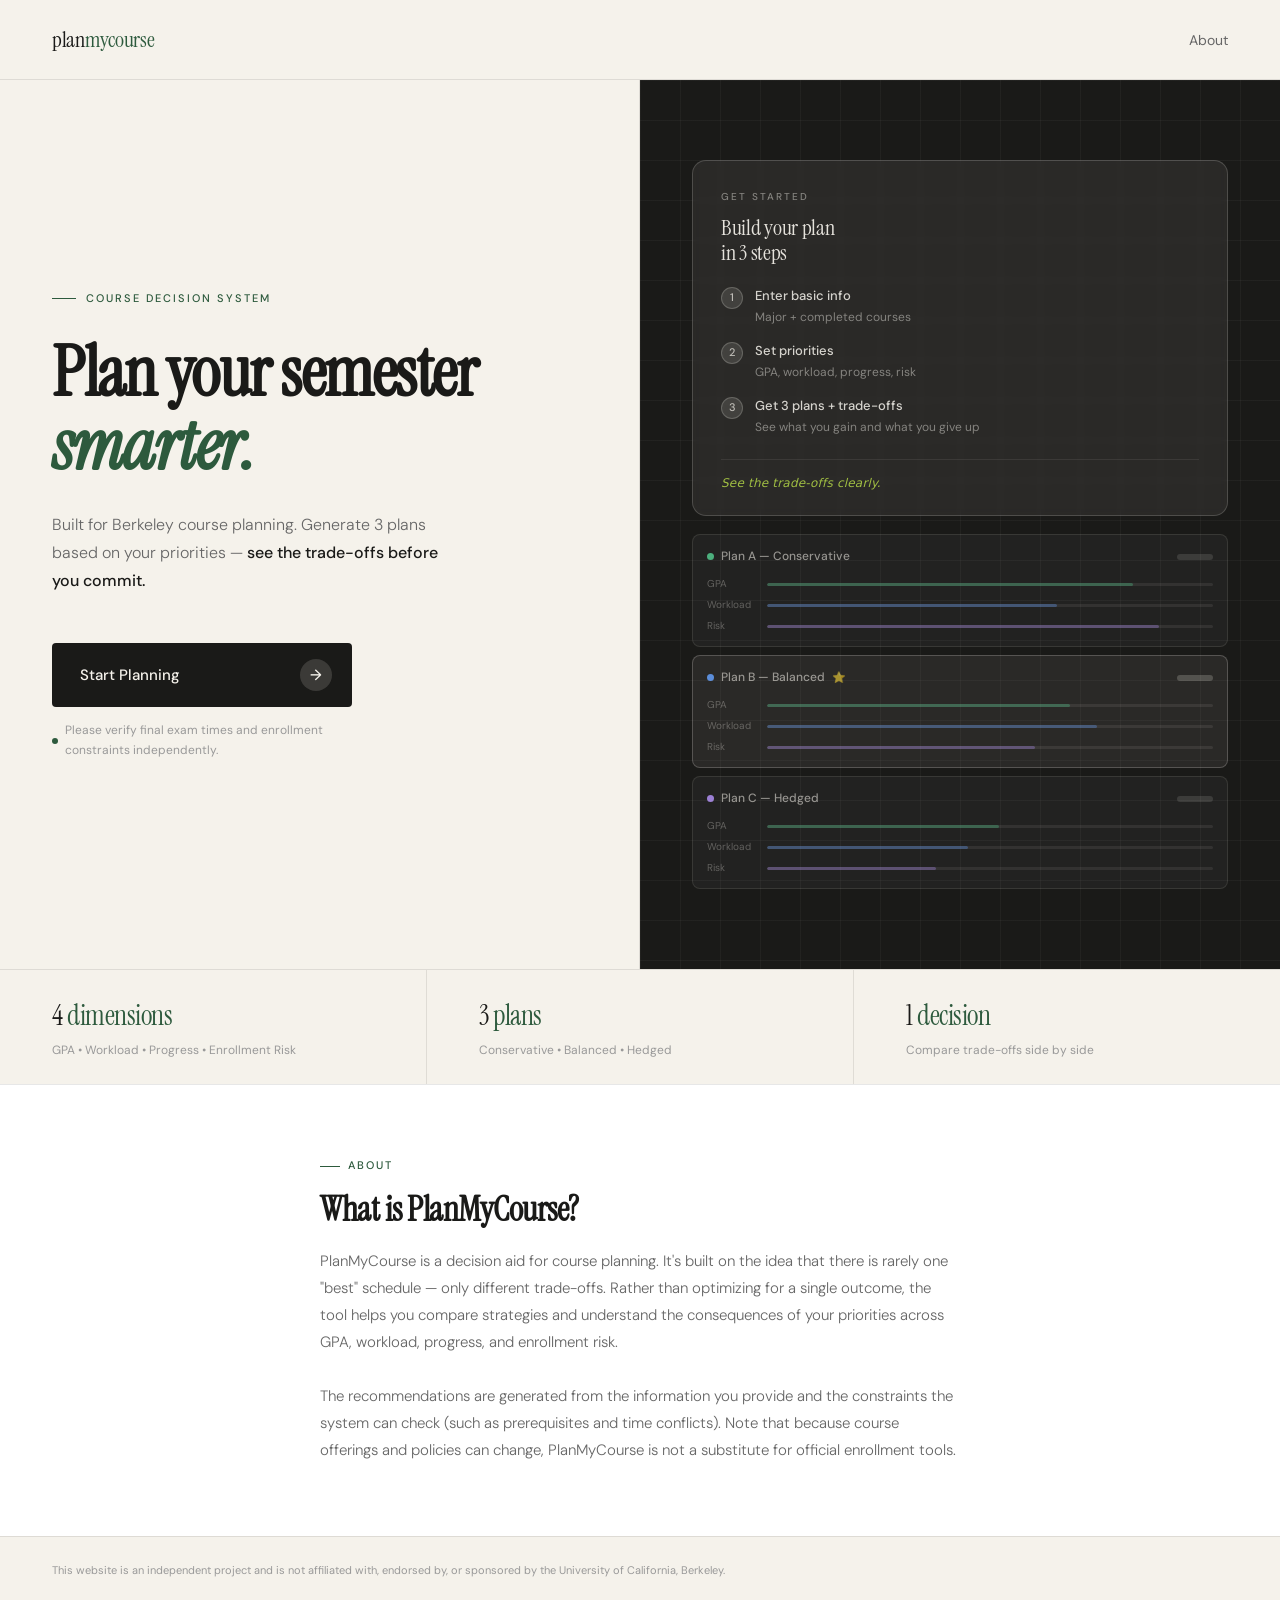
==== commit e93199aa: "Add files via upload" ====
--- a/index.html
+++ b/index.html
@@ -1,64 +1,238 @@
 <!DOCTYPE html>
 <html lang="en">
 <head>
-  <meta charset="UTF-8" />
-  <meta name="viewport" content="width=device-width, initial-scale=1.0" />
+  <meta charset="UTF-8"/>
+  <meta name="viewport" content="width=device-width,initial-scale=1.0"/>
   <title>Plan My Course — Smarter Semester Planning</title>
   <link rel="preconnect" href="https://fonts.googleapis.com">
   <link rel="preconnect" href="https://fonts.gstatic.com" crossorigin>
   <link href="https://fonts.googleapis.com/css2?family=Instrument+Serif:ital@0;1&family=DM+Sans:opsz,wght@9..40,300;9..40,400;9..40,500&display=swap" rel="stylesheet">
-  <link rel="stylesheet" href="style.css" />
+  <link rel="stylesheet" href="style.css"/>
+  <style>
+    /* ── Onboarding card (right panel) ── */
+    .onboard-card {
+      position: relative; z-index: 2;
+      background: rgba(245,242,235,0.07);
+      border: 1px solid rgba(245,242,235,0.18);
+      border-radius: 14px;
+      padding: 28px 28px 22px;
+      backdrop-filter: blur(4px);
+    }
+    .ob-eyebrow {
+      font-size: 10px; text-transform: uppercase; letter-spacing: 2px;
+      color: rgba(245,242,235,0.45); margin-bottom: 10px; font-weight: 500;
+    }
+    .ob-title {
+      font-family: var(--font-serif); font-size: 22px; color: rgba(245,242,235,0.92);
+      letter-spacing: -0.3px; margin-bottom: 20px; line-height: 1.15;
+    }
+    .ob-steps { display: flex; flex-direction: column; gap: 14px; margin-bottom: 22px; }
+    .ob-step { display: flex; align-items: flex-start; gap: 12px; }
+    .ob-num {
+      width: 22px; height: 22px; border-radius: 50%;
+      background: rgba(245,242,235,0.12); border: 1px solid rgba(245,242,235,0.2);
+      display: flex; align-items: center; justify-content: center;
+      font-size: 11px; color: rgba(245,242,235,0.7); font-weight: 500;
+      flex-shrink: 0; margin-top: 1px;
+    }
+    .ob-step-text { flex: 1; }
+    .ob-step-label { font-size: 13px; color: rgba(245,242,235,0.85); font-weight: 500; }
+    .ob-step-sub { font-size: 12px; color: rgba(245,242,235,0.45); margin-top: 1px; }
+    .ob-tagline {
+      font-size: 12px; color: rgba(200,240,76,0.75); letter-spacing: 0.2px;
+      border-top: 1px solid rgba(245,242,235,0.08); padding-top: 14px; font-style: italic;
+    }
+
+    /* Skeleton plan cards */
+    .skeleton-plans { display: flex; flex-direction: column; gap: 8px; margin-top: 18px; }
+    .sk-card {
+      background: rgba(245,242,235,0.04); border: 1px solid rgba(245,242,235,0.1);
+      border-radius: 8px; padding: 12px 14px;
+    }
+    .sk-card.featured { border-color: rgba(245,242,235,0.22); background: rgba(245,242,235,0.07); }
+    .sk-header { display: flex; align-items: center; justify-content: space-between; margin-bottom: 10px; }
+    .sk-dot-row { display: flex; align-items: center; gap: 7px; }
+    .sk-dot { width: 7px; height: 7px; border-radius: 50%; }
+    .sk-name { font-size: 12px; color: rgba(245,242,235,0.55); font-weight: 500; }
+    .sk-star { font-size: 11px; color: rgba(200,240,76,0.6); }
+    .sk-score-placeholder {
+      width: 36px; height: 6px; background: rgba(245,242,235,0.12);
+      border-radius: 3px;
+    }
+    .sk-bars { display: flex; flex-direction: column; gap: 5px; }
+    .sk-bar-row { display: flex; align-items: center; gap: 8px; }
+    .sk-bar-lbl { font-size: 10px; color: rgba(245,242,235,0.3); min-width: 52px; }
+    .sk-bar-track { flex: 1; height: 3px; background: rgba(245,242,235,0.08); border-radius: 2px; overflow: hidden; }
+    .sk-bar-fill { height: 100%; border-radius: 2px; opacity: 0.4; }
+
+    /* About section */
+    .about-section {
+      background: #fff; border-top: 1px solid var(--border);
+      padding: 72px 52px;
+    }
+    .about-inner { max-width: 640px; margin: 0 auto; }
+    .about-label {
+      font-size: 11px; text-transform: uppercase; letter-spacing: 2px;
+      color: var(--green); font-weight: 500; margin-bottom: 16px;
+      display: flex; align-items: center; gap: 8px;
+    }
+    .about-label::before { content:''; width:20px; height:1px; background:var(--green); }
+    .about-title {
+      font-family: var(--font-serif); font-size: 34px; letter-spacing: -0.5px;
+      line-height: 1.1; margin-bottom: 20px; color: var(--dark);
+    }
+    .about-body {
+      font-size: 15px; color: var(--muted); line-height: 1.8; font-weight: 300;
+    }
+  </style>
 </head>
 <body>
-  <nav class="nav">
-    <div class="nav-logo">plan<span>mycourse</span></div>
-    <ul class="nav-links">
-      <li><a href="#">How it works</a></li>
-      <li><a href="#">About</a></li>
-    </ul>
-  </nav>
-
-  <section class="hero">
-    <div class="hero-left">
-      <div class="hero-eyebrow">Course decision system</div>
-      <h1 class="hero-heading">Plan your semester<br><em>smarter.</em></h1>
-      <p class="hero-subtext">
-        Not just course selection —<br>
-        <strong>understand your trade-offs.</strong><br><br>
-        Designed for Berkeley course planning. We generate multiple plans based on your goals so you can choose with clarity.
-      </p>
-      <div class="hero-cta-group">
-        <a href="input.html" class="btn-main">
-          Start Planning <span class="arrow">→</span>
-        </a>
-        <div class="hero-note">No account needed · Takes about 2 minutes</div>
+
+<!-- NAV: only About -->
+<nav class="nav">
+  <div class="nav-logo">plan<span>mycourse</span></div>
+  <ul class="nav-links">
+    <li><a href="#about">About</a></li>
+  </ul>
+</nav>
+
+<!-- HERO SPLIT -->
+<section class="hero">
+
+  <!-- LEFT -->
+  <div class="hero-left">
+    <div class="hero-eyebrow">Course decision system</div>
+    <h1 class="hero-heading">Plan your semester<br><em>smarter.</em></h1>
+    <p class="hero-subtext">
+      Built for Berkeley course planning. Generate 3 plans based on your priorities —
+      <strong>see the trade-offs before you commit.</strong>
+    </p>
+    <div class="hero-cta-group">
+      <a href="input.html" class="btn-main">
+        Start Planning <span class="arrow">→</span>
+      </a>
+      <div class="hero-note">
+        Please verify final exam times and enrollment constraints independently.
       </div>
     </div>
-    <div class="hero-right">
-      <div class="panel-label">Your priority profile</div>
-      <div class="dimensions-list">
-        <div class="dim-row"><span class="dim-name">GPA</span><div class="dim-bar-track"><div class="dim-bar-fill" style="width:85%;animation-delay:.65s"></div></div><span class="dim-value">85%</span></div>
-        <div class="dim-row"><span class="dim-name">Workload</span><div class="dim-bar-track"><div class="dim-bar-fill" style="width:50%;animation-delay:.72s;background:#6a8f7a"></div></div><span class="dim-value">50%</span></div>
-        <div class="dim-row"><span class="dim-name">Progress</span><div class="dim-bar-track"><div class="dim-bar-fill" style="width:70%;animation-delay:.79s"></div></div><span class="dim-value">70%</span></div>
-        <div class="dim-row"><span class="dim-name">Enrollment Risk</span><div class="dim-bar-track"><div class="dim-bar-fill" style="width:40%;animation-delay:.86s;background:#6a8f7a"></div></div><span class="dim-value">40%</span></div>
-      </div>
-      <hr class="panel-divider">
-      <div class="plans-preview">
-        <div class="plan-chip"><div class="plan-chip-left"><div class="plan-dot" style="background:#4caf7d"></div><span class="plan-chip-name">Plan A — Conservative</span></div><span class="plan-chip-score">Score 0.87</span></div>
-        <div class="plan-chip"><div class="plan-chip-left"><div class="plan-dot" style="background:#5b8dd9"></div><span class="plan-chip-name">Plan B — Balanced</span></div><span class="plan-chip-score">Score 0.74</span></div>
-        <div class="plan-chip"><div class="plan-chip-left"><div class="plan-dot" style="background:#9b7fd4"></div><span class="plan-chip-name">Plan C — Hedged</span></div><span class="plan-chip-score">Score 0.61</span></div>
-      </div>
+  </div>
+
+  <!-- RIGHT: onboarding card + skeleton plans -->
+  <div class="hero-right">
+    <div class="onboard-card">
+      <div class="ob-eyebrow">Get started</div>
+      <div class="ob-title">Build your plan<br>in 3 steps</div>
+      <div class="ob-steps">
+        <div class="ob-step">
+          <div class="ob-num">1</div>
+          <div class="ob-step-text">
+            <div class="ob-step-label">Enter basic info</div>
+            <div class="ob-step-sub">Major + completed courses</div>
+          </div>
+        </div>
+        <div class="ob-step">
+          <div class="ob-num">2</div>
+          <div class="ob-step-text">
+            <div class="ob-step-label">Set priorities</div>
+            <div class="ob-step-sub">GPA, workload, progress, risk</div>
+          </div>
+        </div>
+        <div class="ob-step">
+          <div class="ob-num">3</div>
+          <div class="ob-step-text">
+            <div class="ob-step-label">Get 3 plans + trade-offs</div>
+            <div class="ob-step-sub">See what you gain and what you give up</div>
+          </div>
+        </div>
+      </div>
+      <div class="ob-tagline">See the trade-offs clearly.</div>
     </div>
-  </section>
-
-  <div class="bottom-bar">
-    <div class="bottom-stat"><div class="stat-n">4<span> dimensions</span></div><div class="stat-d">Evaluated per plan</div></div>
-    <div class="bottom-stat"><div class="stat-n">3<span> plans</span></div><div class="stat-d">Generated per student</div></div>
-    <div class="bottom-stat"><div class="stat-n">1<span> decision</span></div><div class="stat-d">Made with full clarity</div></div>
-  </div>
-
-  <footer class="site-footer">
-    <p class="disclaimer">This website is an independent project and is not affiliated with, endorsed by, or sponsored by the University of California, Berkeley. Please verify final exam times and enrollment constraints independently.</p>
-  </footer>
+
+    <!-- Skeleton plan preview cards -->
+    <div class="skeleton-plans">
+      <div class="sk-card">
+        <div class="sk-header">
+          <div class="sk-dot-row">
+            <div class="sk-dot" style="background:#4caf7d"></div>
+            <span class="sk-name">Plan A — Conservative</span>
+          </div>
+          <div class="sk-score-placeholder"></div>
+        </div>
+        <div class="sk-bars">
+          <div class="sk-bar-row"><span class="sk-bar-lbl">GPA</span><div class="sk-bar-track"><div class="sk-bar-fill" style="width:82%;background:#4caf7d"></div></div></div>
+          <div class="sk-bar-row"><span class="sk-bar-lbl">Workload</span><div class="sk-bar-track"><div class="sk-bar-fill" style="width:65%;background:#5b8dd9"></div></div></div>
+          <div class="sk-bar-row"><span class="sk-bar-lbl">Risk</span><div class="sk-bar-track"><div class="sk-bar-fill" style="width:88%;background:#9b7fd4"></div></div></div>
+        </div>
+      </div>
+      <div class="sk-card featured">
+        <div class="sk-header">
+          <div class="sk-dot-row">
+            <div class="sk-dot" style="background:#5b8dd9"></div>
+            <span class="sk-name">Plan B — Balanced</span>
+            <span class="sk-star">⭐</span>
+          </div>
+          <div class="sk-score-placeholder" style="background:rgba(245,242,235,0.2)"></div>
+        </div>
+        <div class="sk-bars">
+          <div class="sk-bar-row"><span class="sk-bar-lbl">GPA</span><div class="sk-bar-track"><div class="sk-bar-fill" style="width:68%;background:#4caf7d"></div></div></div>
+          <div class="sk-bar-row"><span class="sk-bar-lbl">Workload</span><div class="sk-bar-track"><div class="sk-bar-fill" style="width:74%;background:#5b8dd9"></div></div></div>
+          <div class="sk-bar-row"><span class="sk-bar-lbl">Risk</span><div class="sk-bar-track"><div class="sk-bar-fill" style="width:60%;background:#9b7fd4"></div></div></div>
+        </div>
+      </div>
+      <div class="sk-card">
+        <div class="sk-header">
+          <div class="sk-dot-row">
+            <div class="sk-dot" style="background:#9b7fd4"></div>
+            <span class="sk-name">Plan C — Hedged</span>
+          </div>
+          <div class="sk-score-placeholder"></div>
+        </div>
+        <div class="sk-bars">
+          <div class="sk-bar-row"><span class="sk-bar-lbl">GPA</span><div class="sk-bar-track"><div class="sk-bar-fill" style="width:52%;background:#4caf7d"></div></div></div>
+          <div class="sk-bar-row"><span class="sk-bar-lbl">Workload</span><div class="sk-bar-track"><div class="sk-bar-fill" style="width:45%;background:#5b8dd9"></div></div></div>
+          <div class="sk-bar-row"><span class="sk-bar-lbl">Risk</span><div class="sk-bar-track"><div class="sk-bar-fill" style="width:38%;background:#9b7fd4"></div></div></div>
+        </div>
+      </div>
+    </div>
+
+  </div>
+</section>
+
+<!-- BOTTOM STATS: updated subtitles -->
+<div class="bottom-bar">
+  <div class="bottom-stat">
+    <div class="stat-n">4<span> dimensions</span></div>
+    <div class="stat-d">GPA • Workload • Progress • Enrollment Risk</div>
+  </div>
+  <div class="bottom-stat">
+    <div class="stat-n">3<span> plans</span></div>
+    <div class="stat-d">Conservative • Balanced • Hedged</div>
+  </div>
+  <div class="bottom-stat">
+    <div class="stat-n">1<span> decision</span></div>
+    <div class="stat-d">Compare trade-offs side by side</div>
+  </div>
+</div>
+
+<!-- ABOUT SECTION (anchor target) -->
+<section class="about-section" id="about">
+  <div class="about-inner">
+    <div class="about-label">About</div>
+    <h2 class="about-title">What is PlanMyCourse?</h2>
+    <p class="about-body">
+      PlanMyCourse is a decision aid for course planning. It's built on the idea that there is rarely one "best" schedule — only different trade-offs. Rather than optimizing for a single outcome, the tool helps you compare strategies and understand the consequences of your priorities across GPA, workload, progress, and enrollment risk.
+      <br><br>
+      The recommendations are generated from the information you provide and the constraints the system can check (such as prerequisites and time conflicts). Note that because course offerings and policies can change, PlanMyCourse is not a substitute for official enrollment tools.
+    </p>
+  </div>
+</section>
+
+<!-- FOOTER -->
+<footer class="site-footer">
+  <p class="disclaimer">
+    This website is an independent project and is not affiliated with, endorsed by, or sponsored by the University of California, Berkeley.
+  </p>
+</footer>
+
 </body>
 </html>
--- a/style.css
+++ b/style.css
@@ -319,7 +319,7 @@
   display: flex;
   align-items: center;
   justify-content: center;
-  padding: 28px 52px;
+  padding: 22px 52px;
   gap: 0;
   border-bottom: 1px solid var(--border);
 }
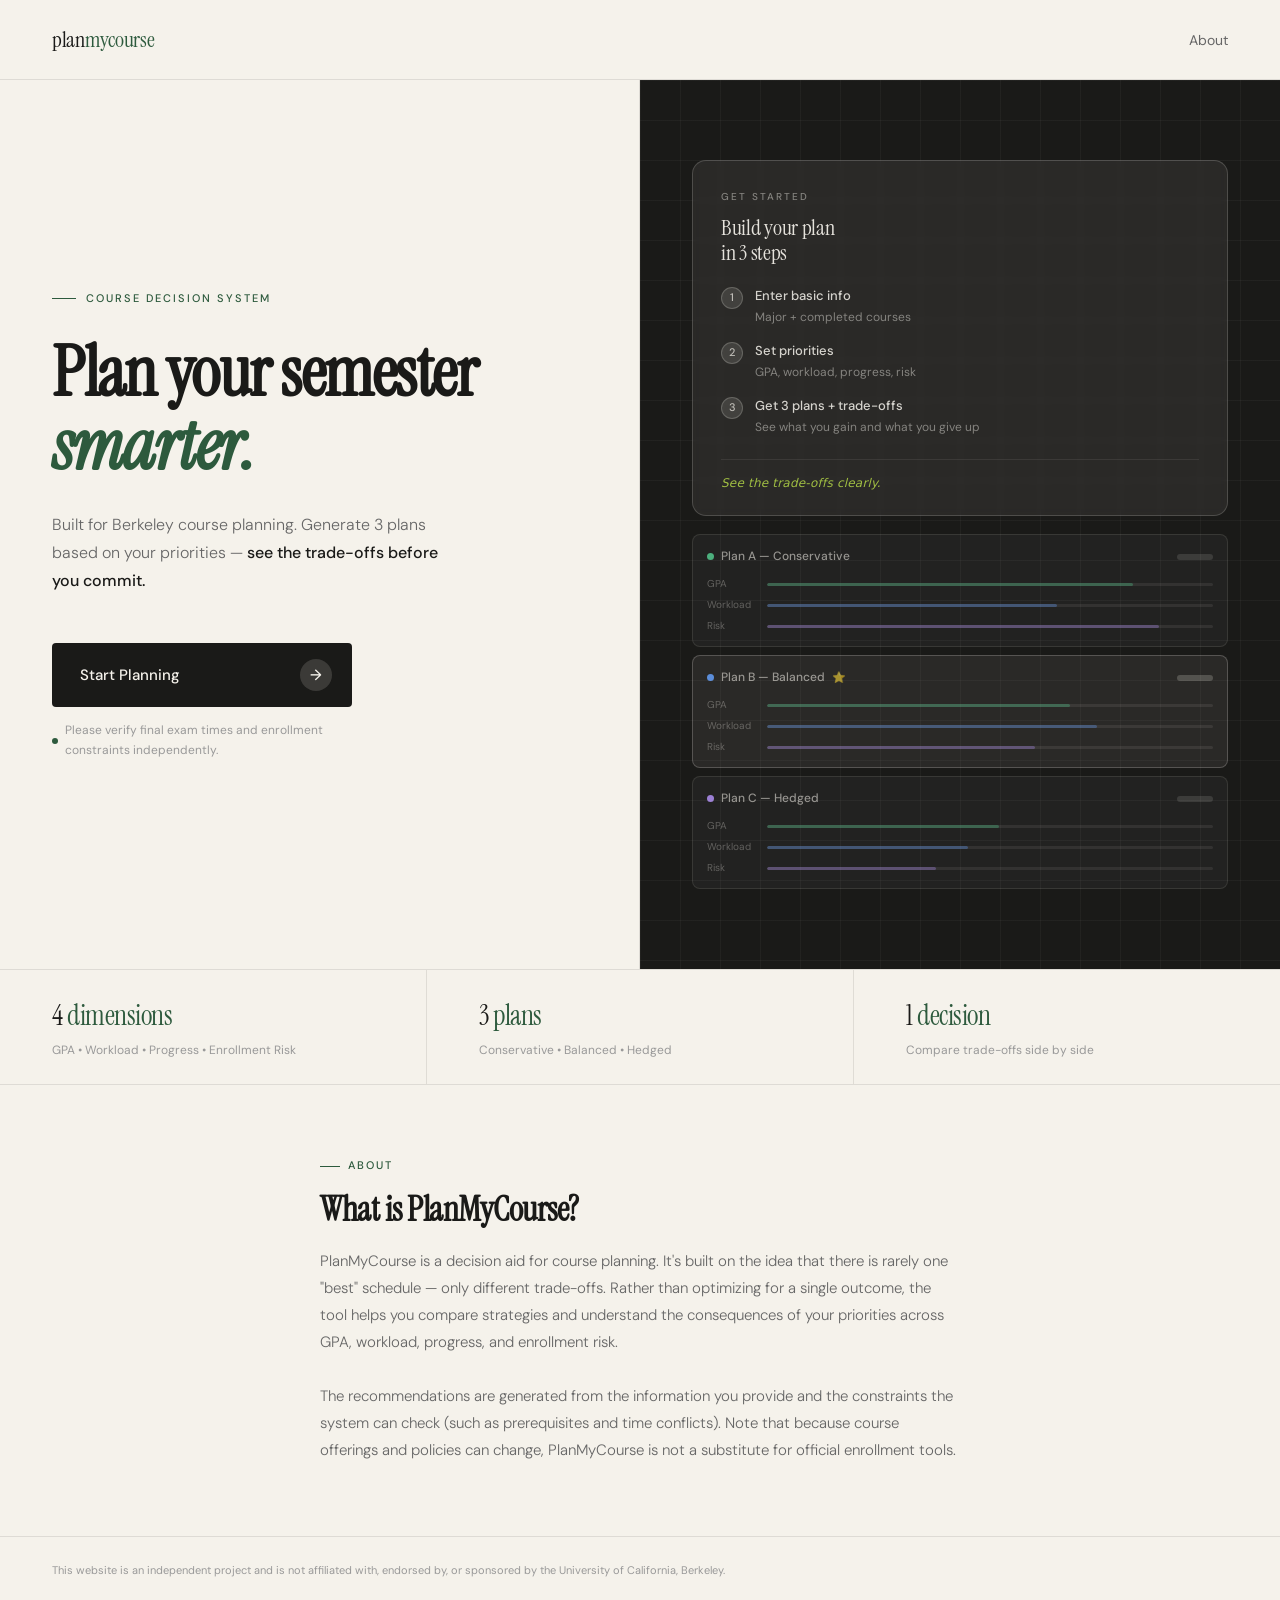
==== commit 2b6ec77c: "Add files via upload" ====
--- a/index.html
+++ b/index.html
@@ -67,7 +67,7 @@
 
     /* About section */
     .about-section {
-      background: #fff; border-top: 1px solid var(--border);
+      background: var(--bg); border-top: 1px solid var(--border);
       padding: 72px 52px;
     }
     .about-inner { max-width: 640px; margin: 0 auto; }
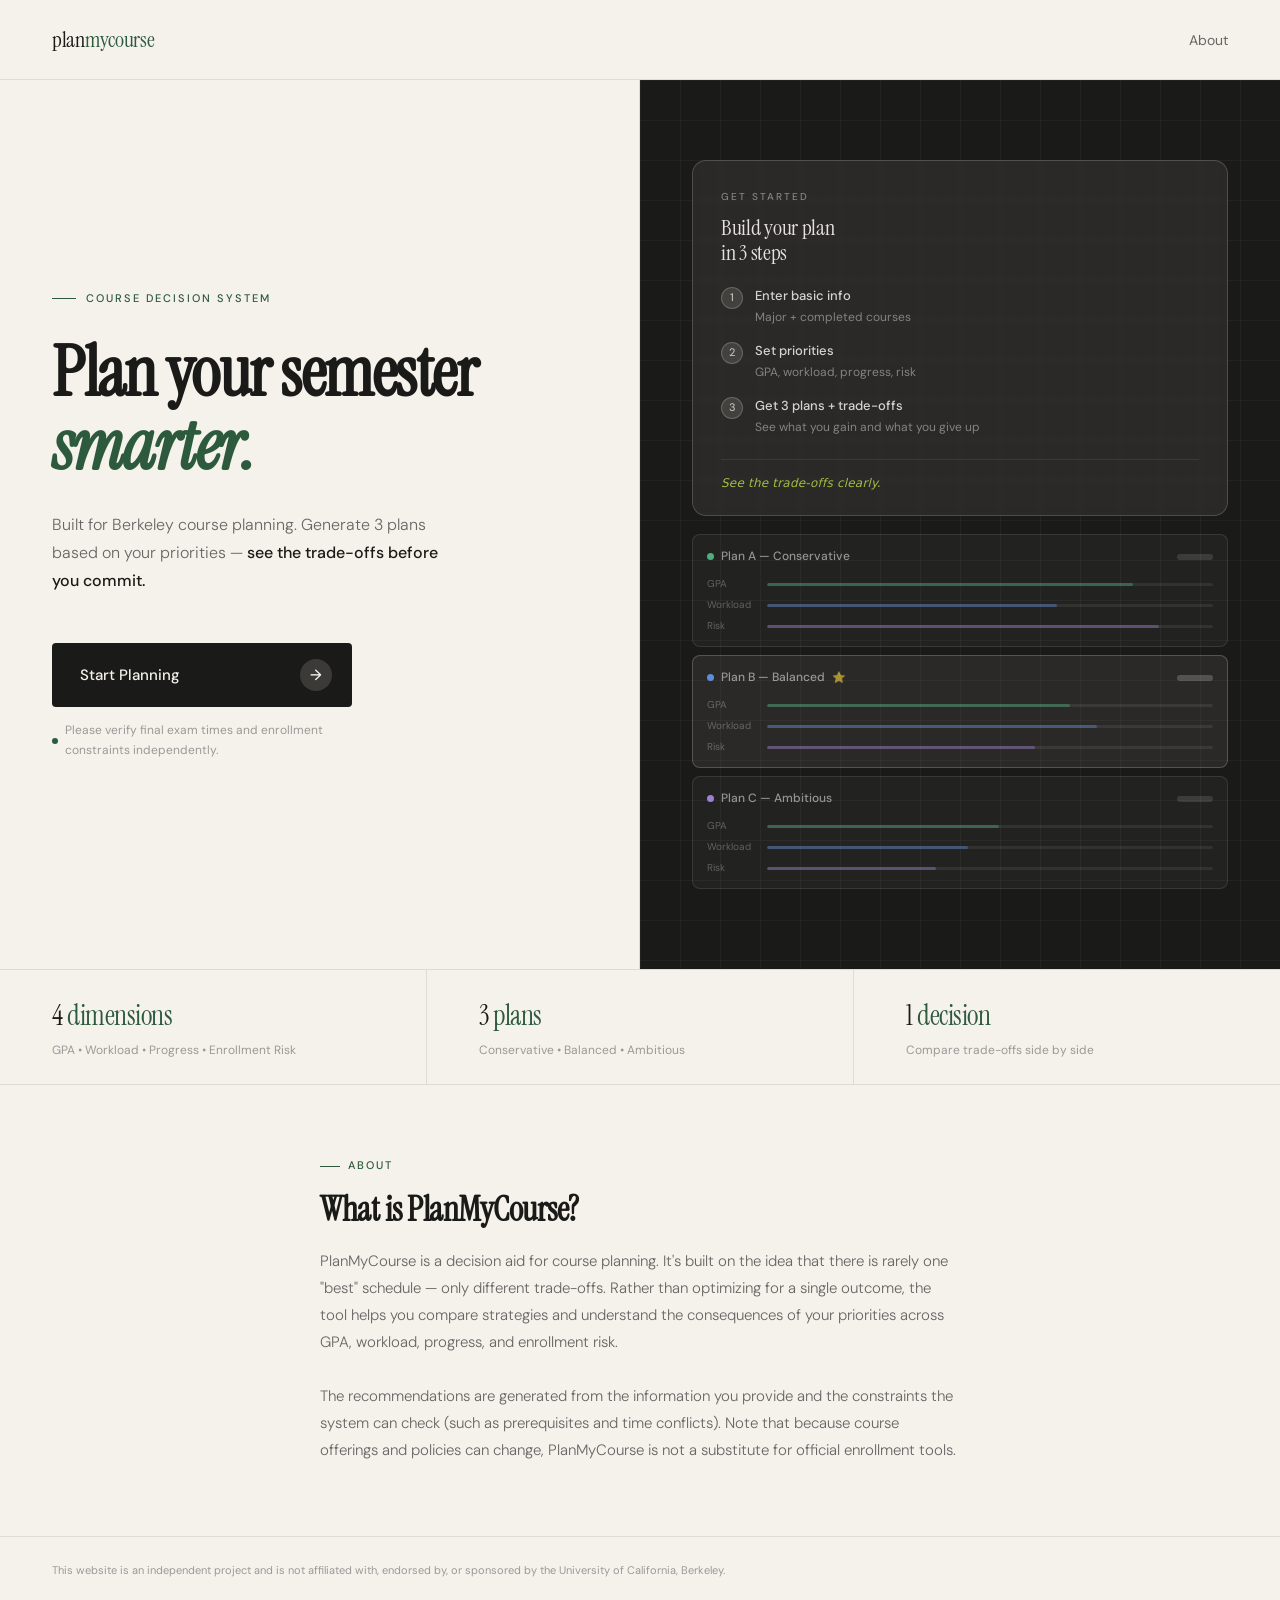
==== commit b281b245: "Update ranking model and strategy labels" ====
--- a/index.html
+++ b/index.html
@@ -183,7 +183,7 @@
         <div class="sk-header">
           <div class="sk-dot-row">
             <div class="sk-dot" style="background:#9b7fd4"></div>
-            <span class="sk-name">Plan C — Hedged</span>
+            <span class="sk-name">Plan C — Ambitious</span>
           </div>
           <div class="sk-score-placeholder"></div>
         </div>
@@ -206,7 +206,7 @@
   </div>
   <div class="bottom-stat">
     <div class="stat-n">3<span> plans</span></div>
-    <div class="stat-d">Conservative • Balanced • Hedged</div>
+    <div class="stat-d">Conservative • Balanced • Ambitious</div>
   </div>
   <div class="bottom-stat">
     <div class="stat-n">1<span> decision</span></div>
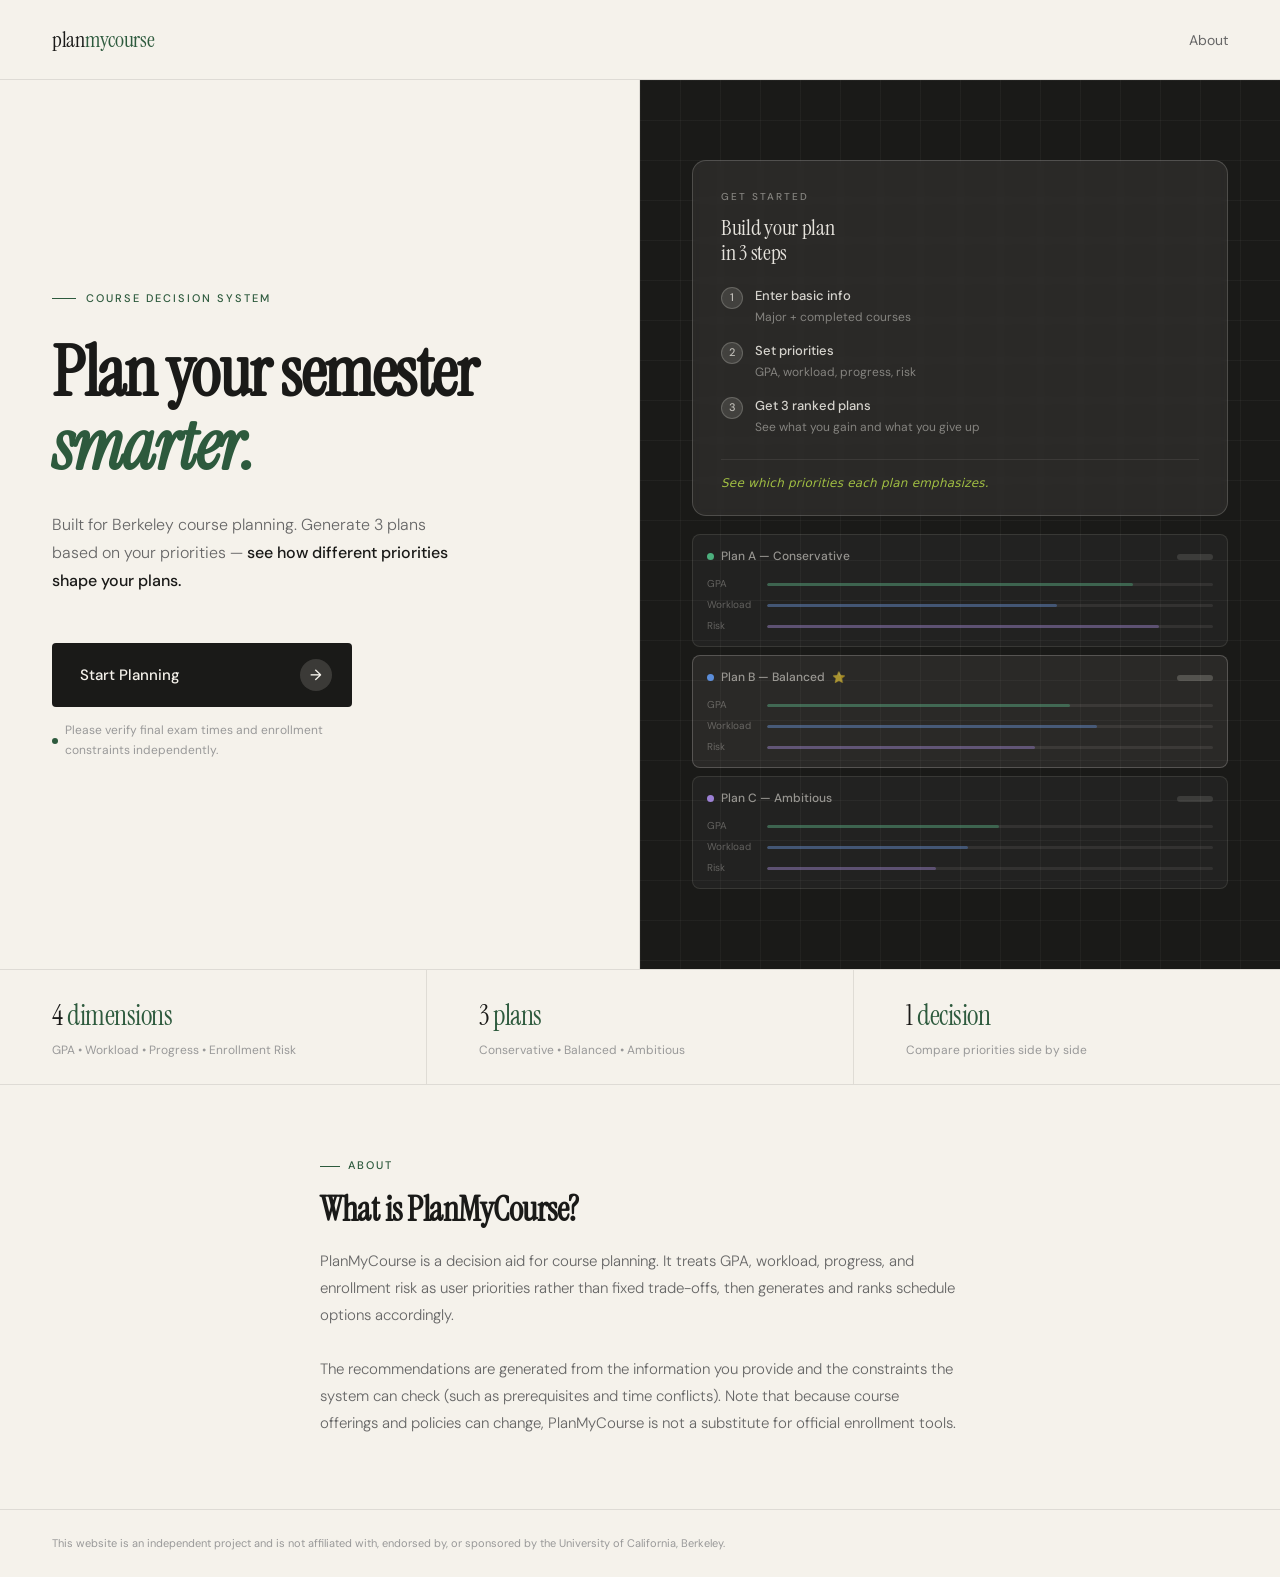
==== commit 84249be8: "Align workload and progress scoring with optimization doc" ====
--- a/index.html
+++ b/index.html
@@ -105,7 +105,7 @@
     <h1 class="hero-heading">Plan your semester<br><em>smarter.</em></h1>
     <p class="hero-subtext">
       Built for Berkeley course planning. Generate 3 plans based on your priorities —
-      <strong>see the trade-offs before you commit.</strong>
+      <strong>see how different priorities shape your plans.</strong>
     </p>
     <div class="hero-cta-group">
       <a href="input.html" class="btn-main">
@@ -140,12 +140,12 @@
         <div class="ob-step">
           <div class="ob-num">3</div>
           <div class="ob-step-text">
-            <div class="ob-step-label">Get 3 plans + trade-offs</div>
+            <div class="ob-step-label">Get 3 ranked plans</div>
             <div class="ob-step-sub">See what you gain and what you give up</div>
           </div>
         </div>
       </div>
-      <div class="ob-tagline">See the trade-offs clearly.</div>
+      <div class="ob-tagline">See which priorities each plan emphasizes.</div>
     </div>
 
     <!-- Skeleton plan preview cards -->
@@ -210,7 +210,7 @@
   </div>
   <div class="bottom-stat">
     <div class="stat-n">1<span> decision</span></div>
-    <div class="stat-d">Compare trade-offs side by side</div>
+    <div class="stat-d">Compare priorities side by side</div>
   </div>
 </div>
 
@@ -220,7 +220,7 @@
     <div class="about-label">About</div>
     <h2 class="about-title">What is PlanMyCourse?</h2>
     <p class="about-body">
-      PlanMyCourse is a decision aid for course planning. It's built on the idea that there is rarely one "best" schedule — only different trade-offs. Rather than optimizing for a single outcome, the tool helps you compare strategies and understand the consequences of your priorities across GPA, workload, progress, and enrollment risk.
+      PlanMyCourse is a decision aid for course planning. It treats GPA, workload, progress, and enrollment risk as user priorities rather than fixed trade-offs, then generates and ranks schedule options accordingly.
       <br><br>
       The recommendations are generated from the information you provide and the constraints the system can check (such as prerequisites and time conflicts). Note that because course offerings and policies can change, PlanMyCourse is not a substitute for official enrollment tools.
     </p>
